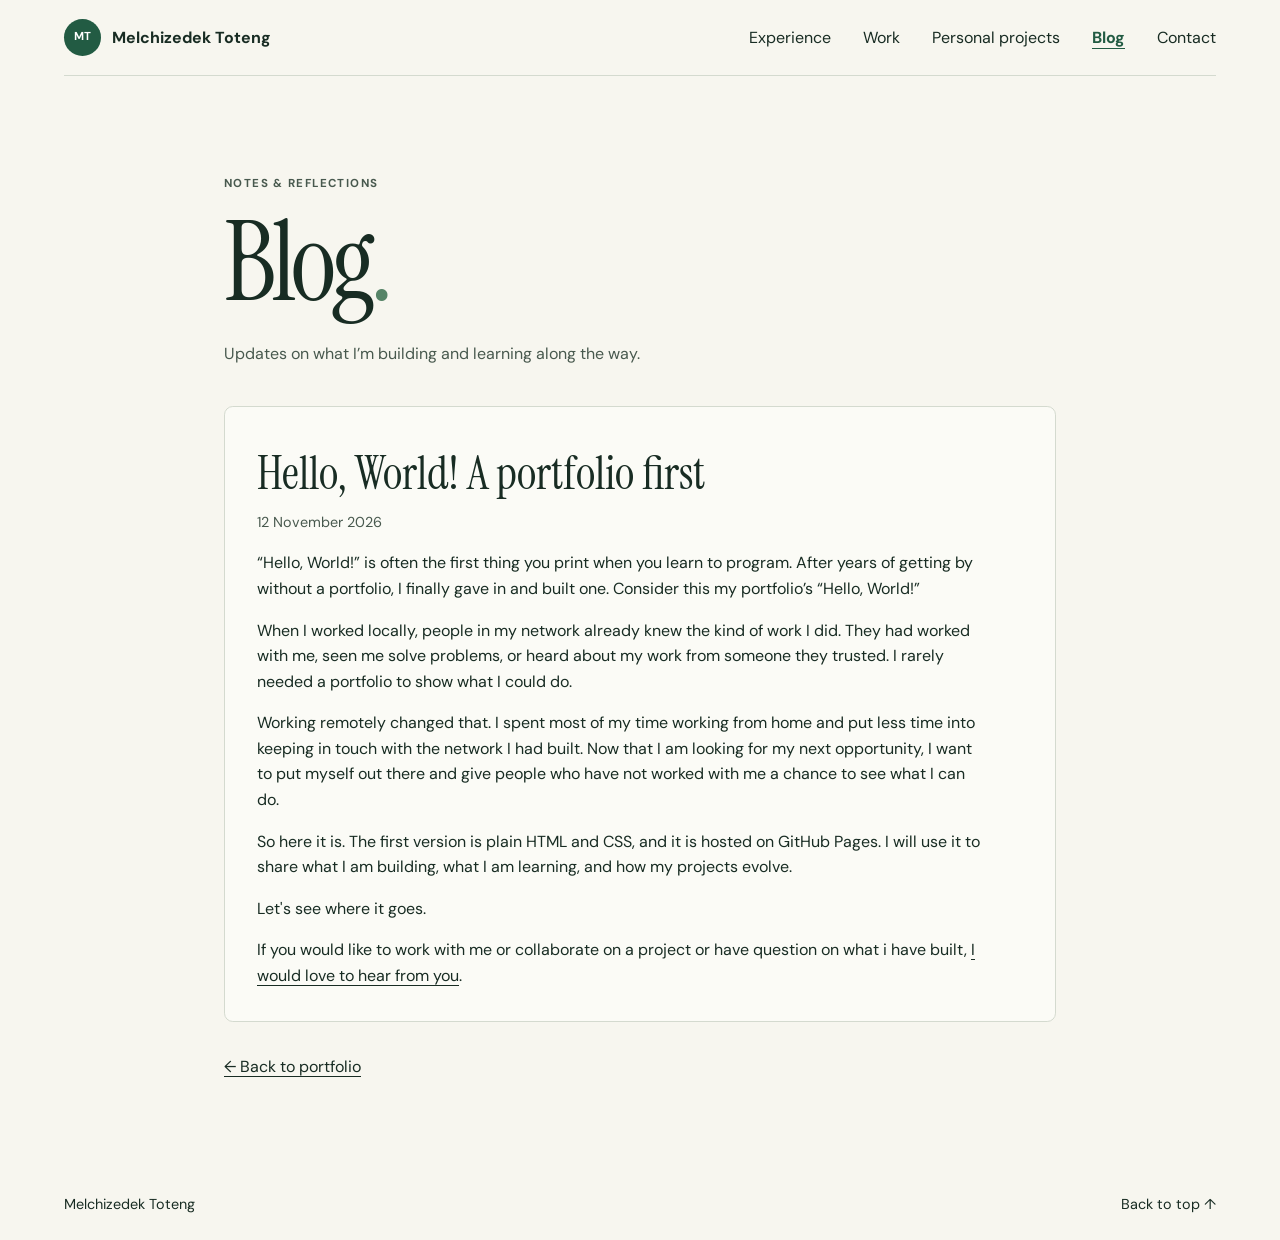
==== blog.html @ ed41c8dd "Add blog page and update README with project structure" ====
<!doctype html>
<html lang="en">
<head>
  <meta charset="utf-8">
  <meta name="viewport" content="width=device-width, initial-scale=1">
  <meta name="description" content="Notes from Melchizedek Toteng on building software, personal projects and learning along the way.">
  <meta name="theme-color" content="#f7f6ef">
  <title>Blog | Melchizedek Toteng</title>
  <link rel="icon" type="image/svg+xml" href="favicon.svg">
  <link rel="stylesheet" href="styles.css">
</head>
<body>
  <a class="skip" href="#main">Skip to content</a>
  <header class="site-header wrap">
    <a class="wordmark" href="index.html"><span aria-hidden="true">MT</span> Melchizedek Toteng</a>
    <nav aria-label="Main navigation"><a href="index.html#experience">Experience</a><a href="index.html#work">Work</a><a href="index.html#personal">Personal projects</a><a href="blog.html" aria-current="page">Blog</a><a href="index.html#contact">Contact</a></nav>
  </header>
  <main id="main" class="wrap blog-page section">
    <div class="section-head">
      <p class="eyebrow">Notes &amp; reflections</p>
      <h1>Blog<span class="accent">.</span></h1>
      <p>Updates on what I&#8217;m building and learning along the way.</p>
    </div>
      <article id="hello-world-of-portfolios" class="project blog-post">
        <h3>Hello, World! A portfolio first</h3>
        <time datetime="2026-11-12">12 November 2026</time>
        <p>“Hello, World!” is often the first thing you print when you learn to program. After years of getting by without a portfolio, I finally gave in and built one. Consider this my portfolio’s “Hello, World!”</p>
        <p>When I worked locally, people in my network already knew the kind of work I did. They had worked with me, seen me solve problems, or heard about my work from someone they trusted. I rarely needed a portfolio to show what I could do.</p>
        <p>Working remotely changed that. I spent most of my time working from home and put less time into keeping in touch with the network I had built. Now that I am looking for my next opportunity, I want to put myself out there and give people who have not worked with me a chance to see what I can do.</p>
        <p>So here it is. The first version is plain HTML and CSS, and it is hosted on GitHub Pages. I will use it to share what I am building, what I am learning, and how my projects evolve.</p>
        <p>Let's see where it goes.</p>
        <p>If you would like to work with me or collaborate on a project or have question on what i have built, <a class="text-link" href="index.html#contact">I would love to hear from you</a>.</p>
      </article>
    <p class="blog-back"><a class="text-link" href="index.html">&larr; Back to portfolio</a></p>
  </main>
  <footer class="wrap footer"><span>Melchizedek Toteng</span><a href="#main">Back to top <span aria-hidden="true">&uarr;</span></a></footer>
</body>
</html>
---- styles.css ----
@import url('https://fonts.googleapis.com/css2?family=DM+Sans:wght@400;500;600;700&family=Instrument+Serif:ital@0;1&display=swap');

:root {
  color-scheme: light;
  --paper: #f7f6ef;
  --pale-green: #e8eee2;
  --ink: #182c23;
  --muted: #48594e;
  --green: #225b43;
  --line: #d4dacf;
  --serif: "Instrument Serif", Georgia, serif;
  font-family: "DM Sans", system-ui, sans-serif;
  color: var(--ink);
  background: var(--paper);
  line-height: 1.6;
}

*, *::before, *::after { box-sizing: border-box; }
body { margin: 0; }
h1, h2, h3, p { margin: 0; }
a { color: inherit; }
a:focus-visible, summary:focus-visible { outline: 3px solid #a75a17; outline-offset: 5px; }
.wrap { width: min(100% - 3rem, 72rem); margin-inline: auto; }
.skip { position: absolute; left: 1rem; top: 1rem; padding: .6rem 1rem; background: var(--paper); z-index: 2; transform: translateY(-200%); }
.skip:focus { transform: none; }
.site-header, .footer { display: flex; align-items: center; justify-content: space-between; gap: 1rem; padding-block: 1.2rem; }
.site-header { border-bottom: 1px solid var(--line); }
.wordmark { display: inline-flex; align-items: center; gap: .7rem; font-weight: 700; }
.wordmark span { background: var(--green); color: white; border-radius: 50%; width: 2.3rem; height: 2.3rem; display: grid; place-items: center; font-size: .72rem; }
nav { display: flex; flex-wrap: wrap; gap: .45rem clamp(.8rem, 3vw, 2rem); }
nav a, .wordmark, .footer a { text-decoration: none; }
nav a:hover, .footer a:hover { text-decoration: underline; text-underline-offset: .3em; }

.intro { background: var(--pale-green); }
.hero { display: grid; grid-template-columns: 1.06fr 1fr; align-items: center; gap: clamp(2rem, 6vw, 6rem); padding-block: clamp(3.5rem, 8vw, 7rem); }
.eyebrow { text-transform: uppercase; letter-spacing: .12em; font-size: .72rem; font-weight: 700; color: var(--green); }
.dot { display: inline-block; background: #4e8164; width: .55rem; height: .55rem; border-radius: 50%; margin-right: .4rem; }
h1, h2, h3 { font-family: var(--serif); font-weight: 400; line-height: 1; }
h1 { font-size: clamp(4rem, 8.6vw, 8.6rem); letter-spacing: -.045em; margin-block: .9rem 1.4rem; line-height: .83; }
.accent { color: #568467; }
.lede { max-width: 35rem; font-size: clamp(1rem, 1.55vw, 1.2rem); color: var(--muted); }
.actions { display: flex; flex-wrap: wrap; align-items: center; gap: 1rem 1.5rem; margin-top: 1.7rem; }
.button { background: var(--green); color: white; padding: .7rem 1rem; border-radius: .35rem; text-decoration: none; }
.button:hover { background: #183e2f; }
.button span, .text-link span { margin-left: .35rem; }
.text-link { text-underline-offset: .22em; }
.hero-art { min-height: clamp(18rem, 37vw, 29rem); display: grid; place-items: center; position: relative; isolation: isolate; overflow: hidden; border-radius: .75rem; background: #173c30; }
.grid-pattern { position: absolute; inset: -25%; z-index: -1; transform: rotate(-24deg); background: repeating-linear-gradient(90deg, transparent 0 70px, #86b59742 71px 72px), repeating-linear-gradient(0deg, transparent 0 54px, #86b59752 55px 56px); }
.record { width: min(82%, 22rem); background: #f3f4e9; border: 1px solid #fff8; border-radius: .65rem; padding: 1.1rem 1.25rem; box-shadow: 0 15px 55px #0b211a91; transform: rotate(-5deg); }
.record-head { display: flex; gap: .75rem; align-items: center; padding-bottom: .8rem; }
.record-icon { background: #dce9da; color: var(--green); border-radius: .35rem; font-size: 1.45rem; padding-inline: .55rem; }
.record-line { display: flex; flex-wrap: wrap; justify-content: space-between; gap: 0 .8rem; border-top: 1px solid var(--line); padding-block: .45rem; font-size: .87rem; }
.record-line span { color: var(--muted); }

.stack { border-block: 1px solid var(--line); }
.technology-list { display: grid; grid-template-columns: minmax(0, 1fr) minmax(0, 2fr); gap: 1.4rem 3rem; padding-block: 1.4rem; }
.technology-list h2 { font: 700 1rem/1.3 "DM Sans", system-ui, sans-serif; letter-spacing: normal; margin-bottom: .55rem; }
.technology-list p, .technology-list li { font-size: .9rem; color: var(--muted); }
.technology-list ul { display: grid; gap: .3rem; list-style: none; padding: 0; margin: 0; }
.technology-list strong { color: var(--ink); margin-right: .35rem; }
.section { padding-block: clamp(3.5rem, 7vw, 6.5rem); }
h2 { font-size: clamp(3rem, 6vw, 5rem); letter-spacing: -.025em; }
.section-head p, .experience-layout > div > p { margin-top: .6rem; color: var(--muted); }
.projects { display: grid; grid-template-columns: repeat(2, minmax(0, 1fr)); gap: 1rem; margin-top: 1.65rem; align-items: start; }
.project { background: #fbfbf6; border: 1px solid var(--line); border-radius: .55rem; padding: clamp(1.2rem, 3vw, 2rem); }
.project h3, .project h4 { font: 400 clamp(2rem, 3.7vw, 3rem)/1 var(--serif); margin-block: .45rem .65rem; }
.subsection { margin-top: 2.75rem; }
.subsection > h3 { font-size: clamp(2rem, 4vw, 3rem); }
.project > p:not(.eyebrow), .project details p { max-width: 66ch; }
.project.featured { grid-column: 1 / -1; background: #193c30; border-color: #193c30; color: #f6f8ef; }
.featured h3 { max-width: 22ch; font-size: clamp(2.6rem, 5vw, 4.1rem); }
.featured .eyebrow { color: #c0ddbe; }
details { margin-top: 1rem; }
summary { cursor: pointer; width: fit-content; font-weight: 700; text-underline-offset: .25em; }
summary:hover { text-decoration: underline; }
details p { margin-top: .55rem; }
.project-link { margin-top: .8rem; }
.blog-post { margin-top: 1.65rem; }
.blog-post time { display: block; margin-bottom: 1rem; color: var(--muted); font-size: .9rem; }
.blog-post p + p { margin-top: 1rem; }
.personal { border-block: 1px solid var(--line); }

.experience { background: var(--pale-green); border-bottom: 1px solid var(--line); }
.experience-layout { display: grid; grid-template-columns: .9fr 1.1fr; gap: 2.5rem; }
.experience-layout .degree { margin-top: 1.3rem; font-weight: 700; color: var(--green); max-width: 30ch; }
.leadership { margin-top: 2rem; }
.leadership h3 { font-size: 2rem; }
.leadership ul { padding-left: 1.15rem; margin-bottom: 0; }
.leadership li { margin-top: .65rem; color: var(--muted); }
.leadership strong { color: var(--ink); }
.timeline { margin: 0; padding: 0; list-style: none; }
.timeline li { border-top: 1px solid #bac8bb; padding-block: 1.1rem; }
.timeline h3 { font-size: 2rem; margin-block: .4rem; }
.timeline li p:last-child { color: var(--muted); margin-top: .3rem; }
.contact { display: flex; justify-content: space-between; align-items: end; flex-wrap: wrap; gap: 1.3rem; border-bottom: 1px solid var(--line); }
.contact p { margin-top: .6rem; color: var(--muted); }
.contact .actions { margin: 0; }
.footer { font-size: .9rem; padding-block: 1.5rem; }
@media (max-width: 48rem) {
  .hero, .experience-layout, .technology-list { grid-template-columns: 1fr; }
  .hero-art { min-height: 17rem; }
  .projects { grid-template-columns: 1fr; }
}
@media (max-width: 28rem) {
  .wrap { width: calc(100% - 2rem); }
  .site-header { flex-wrap: wrap; }
  nav { margin-left: 3rem; }
  h1 { font-size: clamp(3rem, 13vw, 4rem); }
}

nav a[aria-current="page"] { color: var(--green); font-weight: 700; text-decoration: underline; text-underline-offset: .3em; }
.blog-page { max-width: 52rem; }
.blog-page h1 { font-size: clamp(4rem, 8.6vw, 7rem); line-height: 1; }
.blog-page .blog-post { margin-top: 2.5rem; }
.blog-page .blog-post h3 { line-height: 1.15; }
.blog-title-link { text-decoration: none; }
.blog-title-link:hover { text-decoration: underline; text-underline-offset: .12em; }
.blog-back { margin-top: 2rem; }
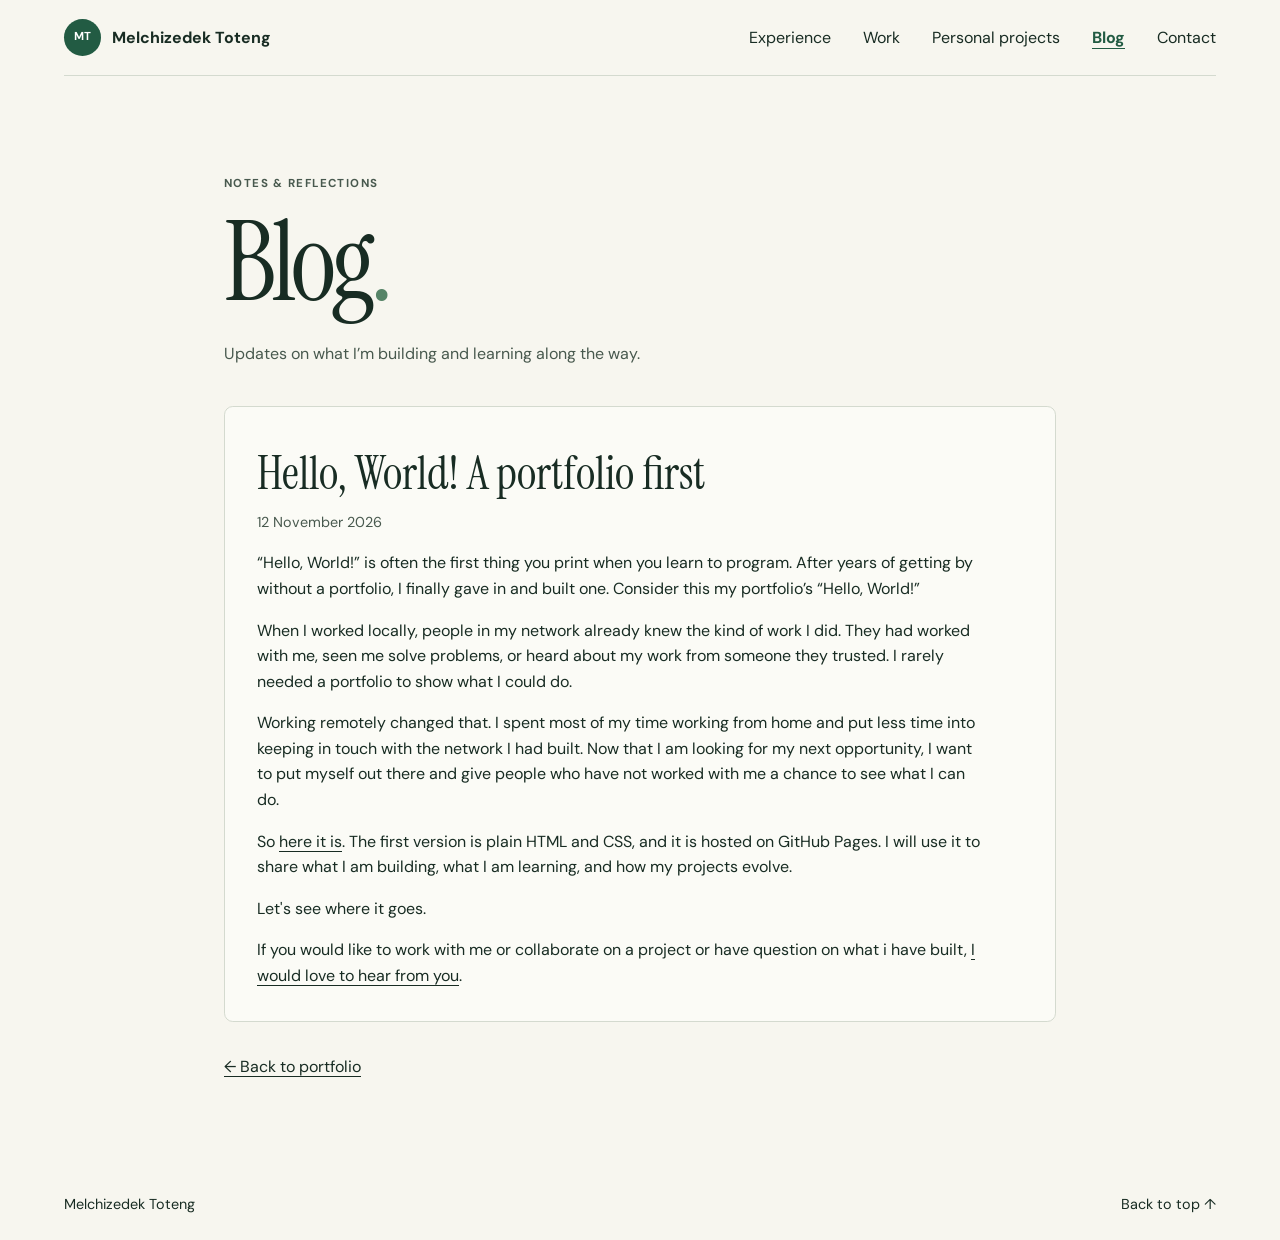
==== commit 32f715df: "feat:adding link on post" ====
--- a/blog.html
+++ b/blog.html
@@ -27,7 +27,7 @@
         <p>“Hello, World!” is often the first thing you print when you learn to program. After years of getting by without a portfolio, I finally gave in and built one. Consider this my portfolio’s “Hello, World!”</p>
         <p>When I worked locally, people in my network already knew the kind of work I did. They had worked with me, seen me solve problems, or heard about my work from someone they trusted. I rarely needed a portfolio to show what I could do.</p>
         <p>Working remotely changed that. I spent most of my time working from home and put less time into keeping in touch with the network I had built. Now that I am looking for my next opportunity, I want to put myself out there and give people who have not worked with me a chance to see what I can do.</p>
-        <p>So here it is. The first version is plain HTML and CSS, and it is hosted on GitHub Pages. I will use it to share what I am building, what I am learning, and how my projects evolve.</p>
+        <p>So <a class="text-link" href="https://meltoteng.github.io/_pfolio">here it is</a>. The first version is plain HTML and CSS, and it is hosted on GitHub Pages. I will use it to share what I am building, what I am learning, and how my projects evolve.</p>
         <p>Let's see where it goes.</p>
         <p>If you would like to work with me or collaborate on a project or have question on what i have built, <a class="text-link" href="index.html#contact">I would love to hear from you</a>.</p>
       </article>
